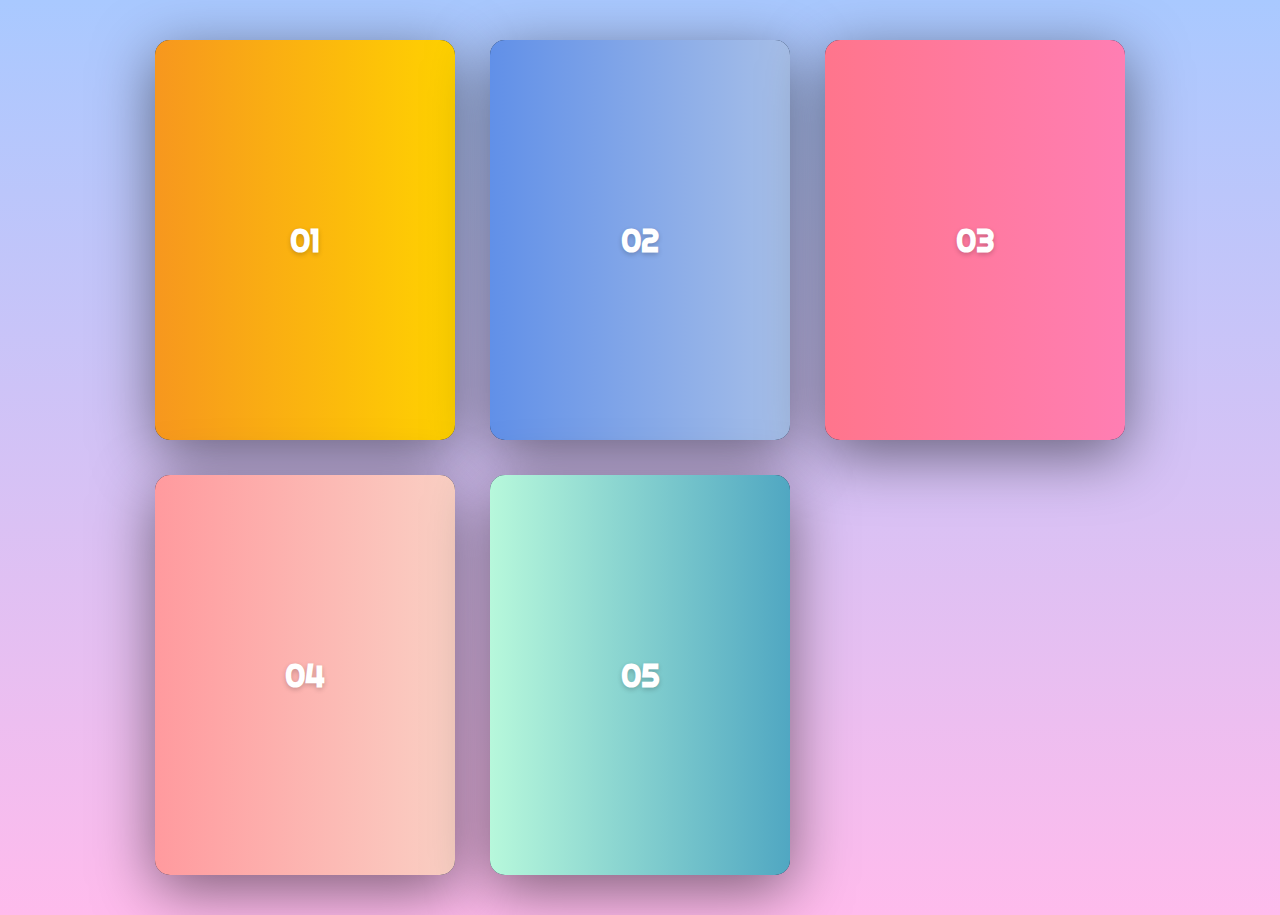
==== index.html @ 5dd0ef0b "correction 🎐🎐" ====
<!DOCTYPE html>
<html lang="en">

<head>
  <meta charset="UTF-8" />
  <meta http-equiv="X-UA-Compatible" content="IE=edge" />
  <meta name="viewport" content="width=device-width, initial-scale=1.0" />
  <link rel="shortcut icon" href="./challenge.png" type="image/x-icon" />
  <link rel="stylesheet" href="./styles.css" />
  <title>Frontend Practice</title>
</head>

<body>
  <div class="container">
    <div class="card">
      <div class="face face1">
        <div class="content">
          <span class="stars"></span>
          <h2 class="one">NFT Card</h2>
          <p class="one">
            <a href="./Challenge_01/nft-preview-card-component/index.html">
              Link</a>
          </p>
        </div>
      </div>
      <div class="face face2">
        <h2>01</h2>
      </div>
    </div>

    <div class="card">
      <div class="face face1">
        <div class="content">
          <span class="stars"></span>
          <h2 class="two">QR Code</h2>
          <p class="two">
            <a href="./Challenge_02/qr-code-component/index.html">
              Link</a>
          </p>
        </div>
      </div>
      <div class="face face2">
        <h2>02</h2>
      </div>
    </div>

    <div class="card">
      <div class="face face1">
        <div class="content">
          <span class="stars"></span>
          <h2 class="three">Order Summary</h2>
          <p class="three">
            <a href="./Challenge_03/order-summary-component/index.html">
              Link</a>
          </p>
        </div>
      </div>
      <div class="face face2">
        <h2>03</h2>
      </div>
    </div>

    <div class="card">
      <div class="face face1">
        <div class="content">
          <span class="stars"></span>
          <h2 class="four">Four</h2>
          <p class="four">
            <a href="./Challenge_01/nft-preview-card-component-main/nft-preview-card-component-main/index.html">
              Link</a>
          </p>
        </div>
      </div>
      <div class="face face2">
        <h2>04</h2>
      </div>
    </div>

    <div class="card">
      <div class="face face1">
        <div class="content">
          <span class="stars"></span>
          <h2 class="five">Five</h2>
          <p class="five">
            <a href="./Challenge_01/nft-preview-card-component-main/nft-preview-card-component-main/index.html">
              Link</a>
          </p>
        </div>
      </div>
      <div class="face face2">
        <h2>05</h2>
      </div>
    </div>
  </div>
</body>

</html>
---- styles.css ----
@import url("https://fonts.googleapis.com/css2?family=Righteous&display=swap");

body {
  margin: 0;
  padding: 0;
  display: flex;
  justify-content: center;
  align-items: center;
  font-family: "Righteous", cursive;
  min-height: 100vh;
  background-color: #a9c9ff;
  background-image: linear-gradient(180deg, #a9c9ff 0%, #ffbbec 100%);
}
.container {
  max-width: 100vw;
  display: grid;
  grid-template-columns: repeat(auto-fit, minmax(300px, 1fr));
  grid-gap: 35px;
  margin: 0 auto;
  padding: 40px 0;
}
.card {
  position: relative;
  width: 300px;
  height: 400px;
  margin: 0 auto;
  background: #0c213d;
  border-radius: 15px;
  box-shadow: 0 15px 60px rgba(0, 0, 0, 0.5);
}
.face {
  position: absolute;
  bottom: 0;
  left: 0;
  width: 100%;
  height: 100%;
  display: flex;
  justify-content: center;
  align-items: center;
}
.face1 {
  box-sizing: border-box;
  padding: 20px;
}
h2 {
  margin: 0;
  padding: 0;
}

.one {
  background-color: #fffc00;
  -webkit-background-clip: text;
  -webkit-text-fill-color: transparent;
}

.two {
  background-color: #00fffc;
  -webkit-background-clip: text;
  -webkit-text-fill-color: transparent;
}

.three {
  background-color: #fc00ff;
  -webkit-background-clip: text;
  -webkit-text-fill-color: transparent;
}
.four {
  background-color: #ff9a9e;
  -webkit-background-clip: text;
  -webkit-text-fill-color: transparent;
}
.five {
  background-color: #b7f8db;
  -webkit-background-clip: text;
  -webkit-text-fill-color: transparent;
}

.face2 {
  transition: 0.5s;
}
h2 {
  margin: 0;
  padding: 0;
  font-size: 10em;
  color: #fff;
  transition: 0.5s;
  text-shadow: 0 2px 5px rgba(0, 0, 0, 0.2);
  z-index: 10;
}

.card:hover .face.face2 {
  height: 60px;
}
h2 {
  font-size: 2em;
}

.card:nth-child(1) .face.face2 {
  background-image: linear-gradient(90deg, #f7971e 0%, #ffd200 100%);
  border-radius: 15px;
}

.card:nth-child(2) .face.face2 {
  background-image: linear-gradient(90deg, #6190e8 0%, #a7bfe8 100%);
  border-radius: 15px;
}

.card:nth-child(3) .face.face2 {
  background-image: linear-gradient(90deg, #ff758c 0%, #ff7eb3 100%);
  border-radius: 15px;
}
.card:nth-child(4) .face.face2 {
  background-image: linear-gradient(90deg, #ff9a9e 0%, #fad0c4 100%);
  border-radius: 15px;
}
.card:nth-child(5) .face.face2 {
  background-image: linear-gradient(90deg, #b7f8db 0%, #50a7c2 100%);
  border-radius: 15px;
}
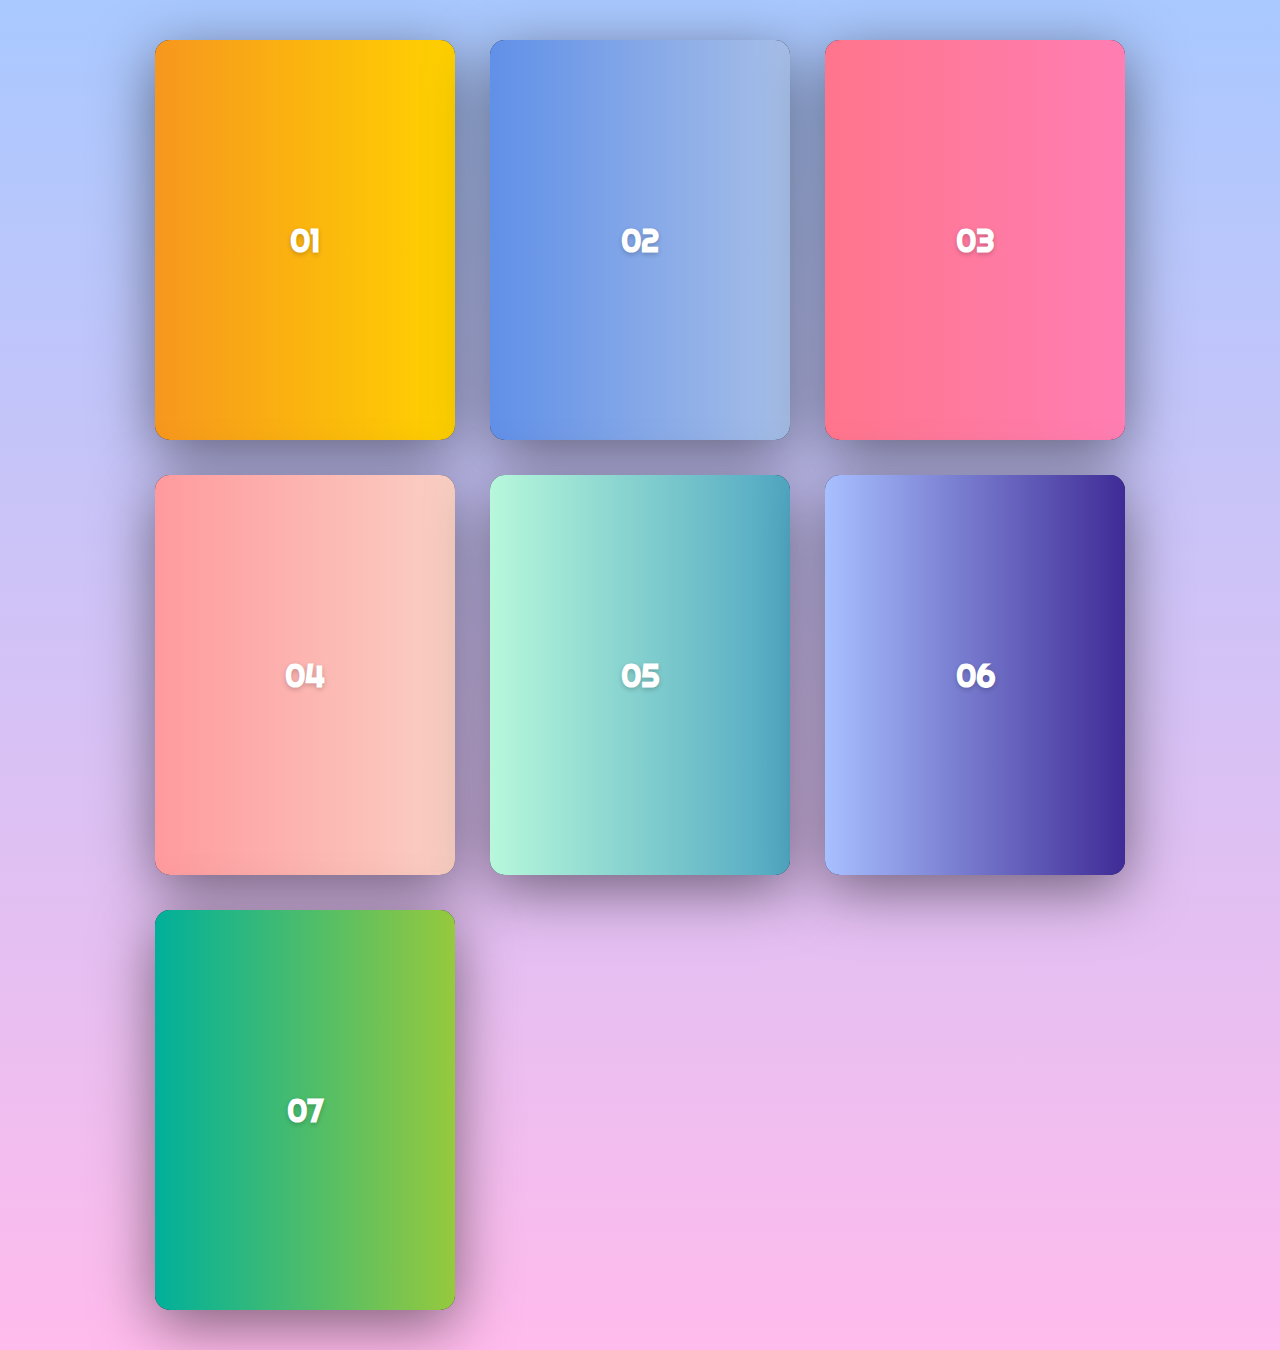
==== commit baa3839e: "Added card 🌟🌟" ====
--- a/index.html
+++ b/index.html
@@ -18,7 +18,7 @@
           <span class="stars"></span>
           <h2 class="one">NFT Card</h2>
           <p class="one">
-            <a href="./Challenge_01/nft-preview-card-component/index.html">
+            <a href="./Challenge_01/nft-preview-card-component/index.html" target="_blank">
               Link</a>
           </p>
         </div>
@@ -34,7 +34,7 @@
           <span class="stars"></span>
           <h2 class="two">QR Code</h2>
           <p class="two">
-            <a href="./Challenge_02/qr-code-component/index.html">
+            <a href="./Challenge_02/qr-code-component/index.html" target="_blank">
               Link</a>
           </p>
         </div>
@@ -50,7 +50,7 @@
           <span class="stars"></span>
           <h2 class="three">Order Summary</h2>
           <p class="three">
-            <a href="./Challenge_03/order-summary-component/index.html">
+            <a href="./Challenge_03/order-summary-component/index.html" target="_blank">
               Link</a>
           </p>
         </div>
@@ -64,9 +64,9 @@
       <div class="face face1">
         <div class="content">
           <span class="stars"></span>
-          <h2 class="four">Four</h2>
+          <h2 class="four">3-column card </h2>
           <p class="four">
-            <a href="./Challenge_01/nft-preview-card-component-main/nft-preview-card-component-main/index.html">
+            <a href="./Challenge_04/3-column-preview-card-component/index.html" target="_blank">
               Link</a>
           </p>
         </div>
@@ -80,9 +80,9 @@
       <div class="face face1">
         <div class="content">
           <span class="stars"></span>
-          <h2 class="five">Five</h2>
+          <h2 class="five">Profile Card</h2>
           <p class="five">
-            <a href="./Challenge_01/nft-preview-card-component-main/nft-preview-card-component-main/index.html">
+            <a href="./Challenge_05/profile-card-component-main/index.html" target="_blank">
               Link</a>
           </p>
         </div>
@@ -91,6 +91,44 @@
         <h2>05</h2>
       </div>
     </div>
+
+    <div class="card">
+      <div class="face face1">
+        <div class="content">
+          <span class="stars"></span>
+          <h2 class="six">Six</h2>
+          <p class="six">
+            <a href="./Challenge_05/profile-card-component-main/index.html" target="_blank">
+              Link</a>
+          </p>
+        </div>
+      </div>
+      <div class="face face2">
+        <h2>06</h2>
+      </div>
+    </div>
+
+
+
+    <div class="card">
+      <div class="face face1">
+        <div class="content">
+          <span class="stars"></span>
+          <h2 class="seven">Seven</h2>
+          <p class="seven">
+            <a href="./Challenge_05/profile-card-component-main/index.html" target="_blank">
+              Link</a>
+          </p>
+        </div>
+      </div>
+      <div class="face face2">
+        <h2>07</h2>
+      </div>
+    </div>
+
+
+
+
   </div>
 </body>
 
--- a/styles.css
+++ b/styles.css
@@ -74,7 +74,16 @@
   -webkit-background-clip: text;
   -webkit-text-fill-color: transparent;
 }
-
+.six {
+  background-color: #a8c0ff;
+  -webkit-background-clip: text;
+  -webkit-text-fill-color: transparent;
+}
+.seven {
+  background-color: #00b09b;
+  -webkit-background-clip: text;
+  -webkit-text-fill-color: transparent;
+}
 .face2 {
   transition: 0.5s;
 }
@@ -117,3 +126,11 @@
   background-image: linear-gradient(90deg, #b7f8db 0%, #50a7c2 100%);
   border-radius: 15px;
 }
+.card:nth-child(6) .face.face2 {
+  background-image: linear-gradient(90deg, #a8c0ff 0%, #3f2b96 100%);
+  border-radius: 15px;
+}
+.card:nth-child(7) .face.face2 {
+  background-image: linear-gradient(90deg, #00b09b 0%, #96c93d 100%);
+  border-radius: 15px;
+}
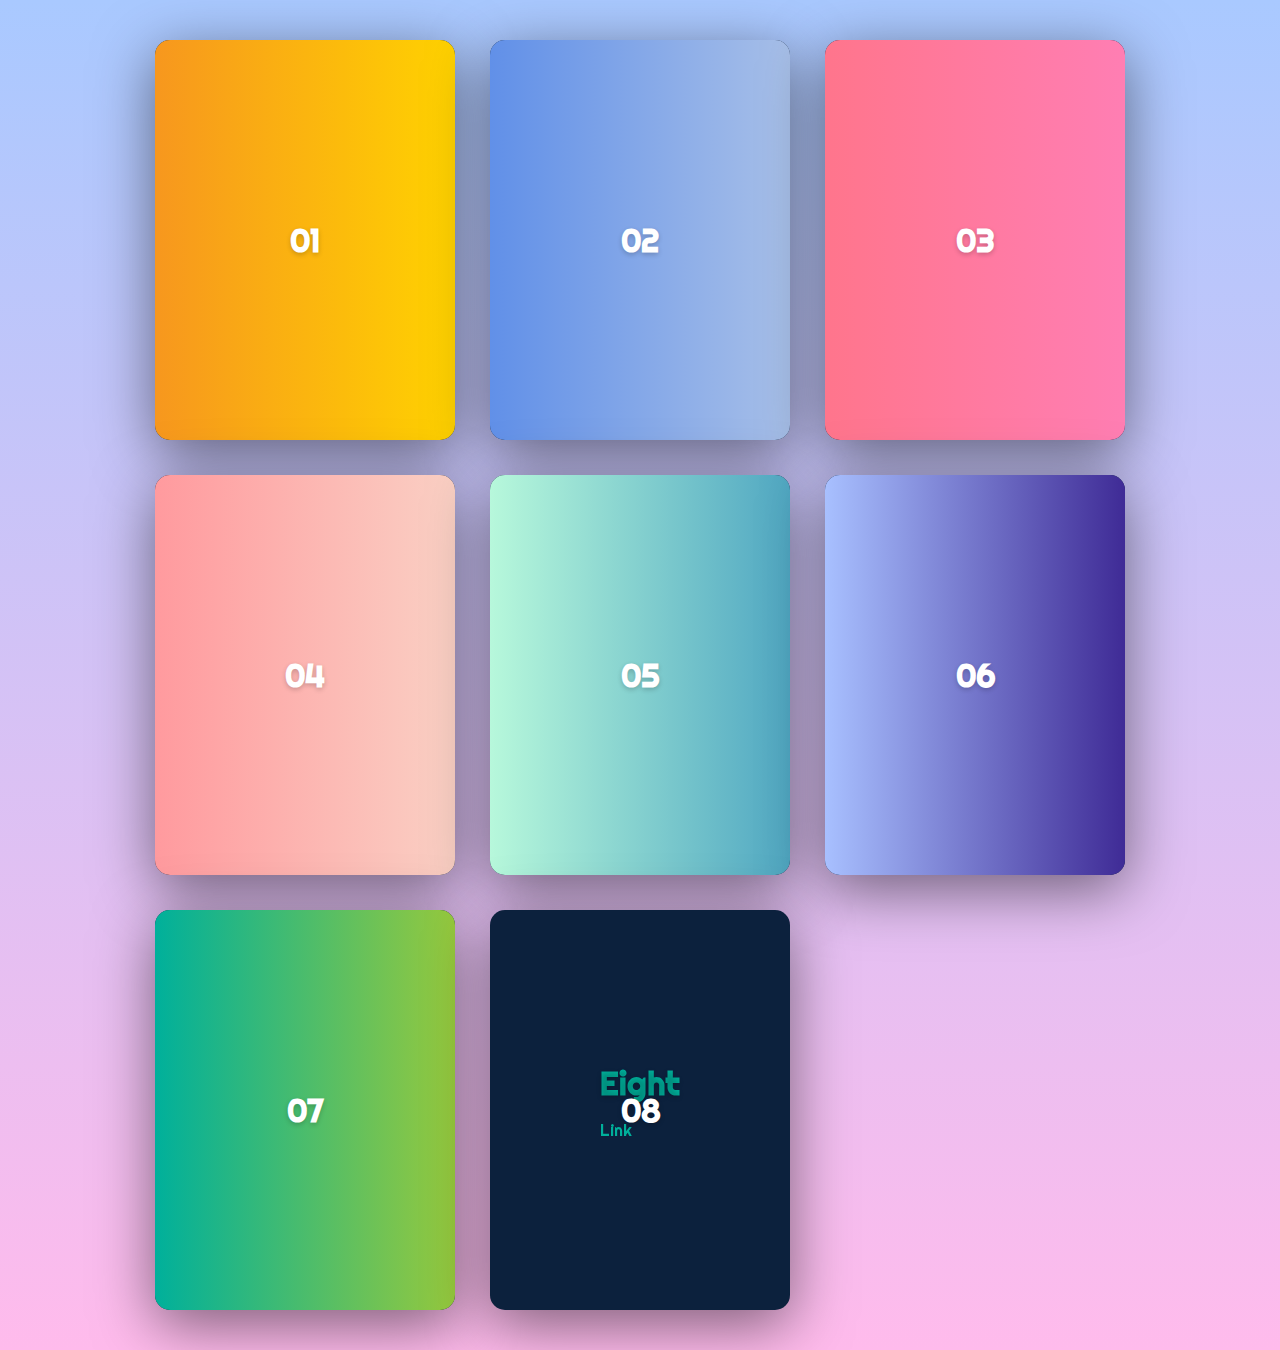
==== commit 30b13178: "Challange 07 Done" ====
--- a/index.html
+++ b/index.html
@@ -96,9 +96,9 @@
       <div class="face face1">
         <div class="content">
           <span class="stars"></span>
-          <h2 class="six">Six</h2>
+          <h2 class="six">Stats Preview Card</h2>
           <p class="six">
-            <a href="./Challenge_05/profile-card-component-main/index.html" target="_blank">
+            <a href="./Challenge_06/stats-preview-card-component/index.html" target="_blank">
               Link</a>
           </p>
         </div>
@@ -116,7 +116,7 @@
           <span class="stars"></span>
           <h2 class="seven">Seven</h2>
           <p class="seven">
-            <a href="./Challenge_05/profile-card-component-main/index.html" target="_blank">
+            <a href="./Challenge_07/product-preview-card-component/index.html" target="_blank">
               Link</a>
           </p>
         </div>
@@ -126,7 +126,21 @@
       </div>
     </div>
 
-
+    <div class="card">
+      <div class="face face1">
+        <div class="content">
+          <span class="stars"></span>
+          <h2 class="seven">Eight</h2>
+          <p class="seven">
+            <a href="./Challenge_08/product-preview-card-component/index.html" target="_blank">
+              Link</a>
+          </p>
+        </div>
+      </div>
+      <div class="face face2">
+        <h2>08</h2>
+      </div>
+    </div>
 
 
   </div>
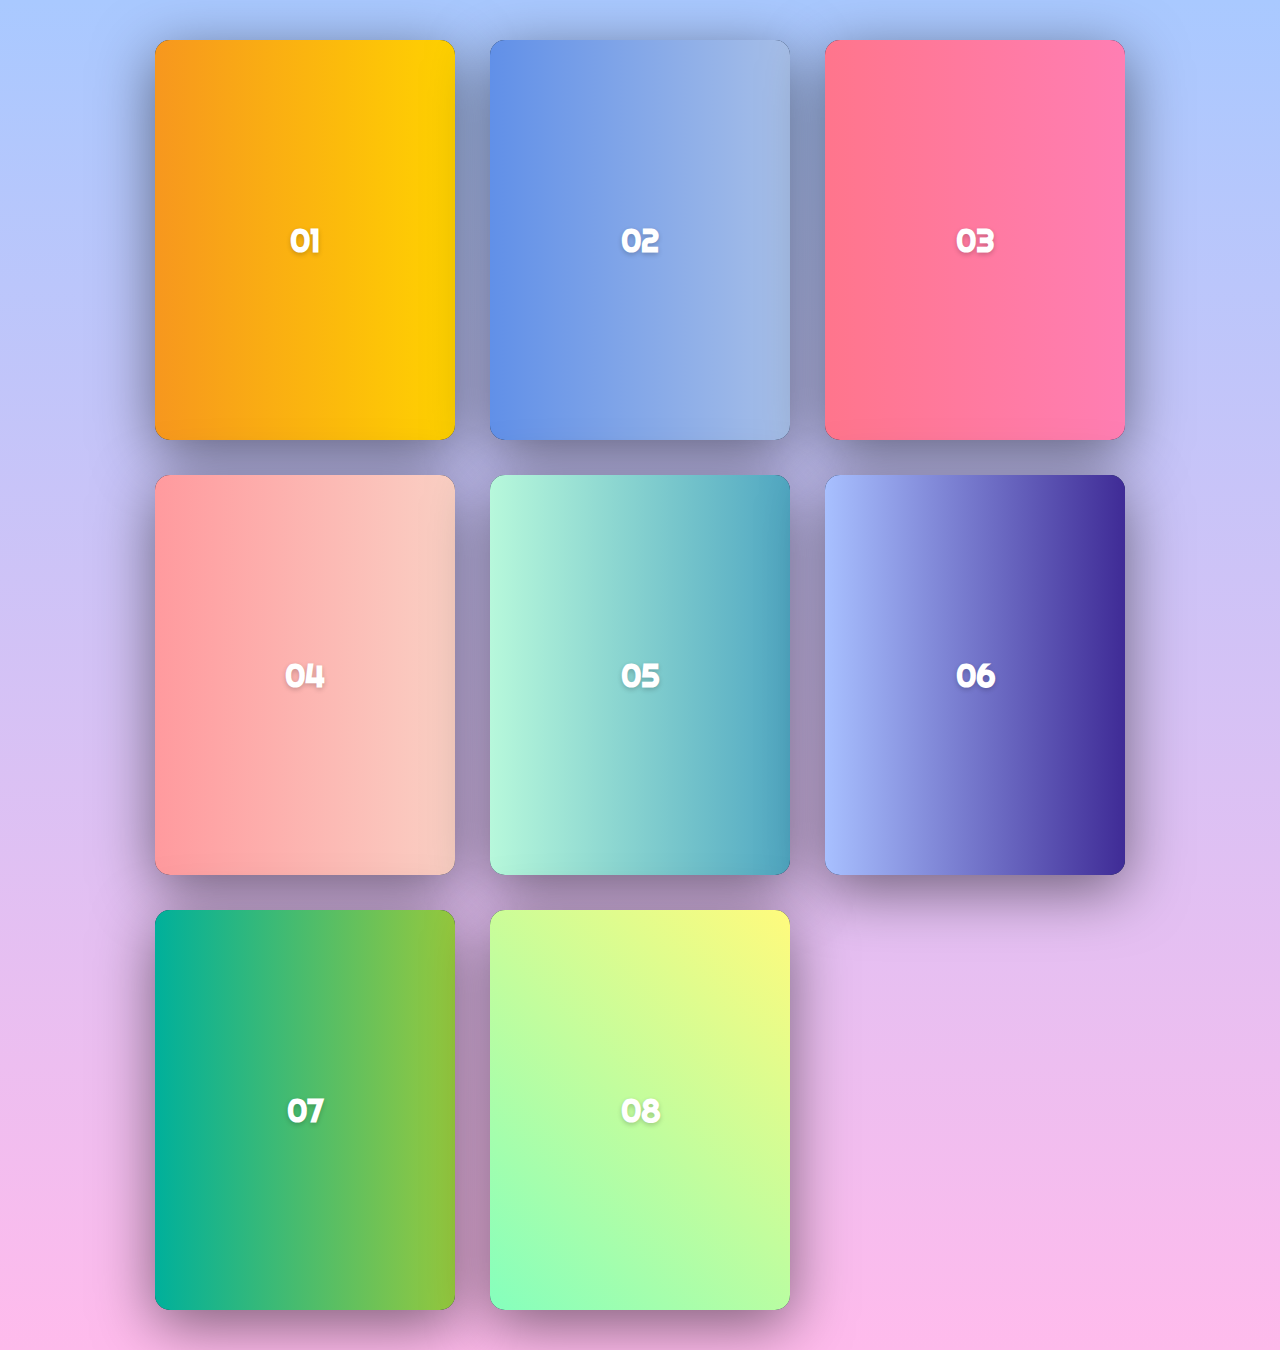
==== commit dfd68666: "working on it challenge 8🔥" ====
--- a/index.html
+++ b/index.html
@@ -114,7 +114,7 @@
       <div class="face face1">
         <div class="content">
           <span class="stars"></span>
-          <h2 class="seven">Seven</h2>
+          <h2 class="seven">Product preview card</h2>
           <p class="seven">
             <a href="./Challenge_07/product-preview-card-component/index.html" target="_blank">
               Link</a>
@@ -130,9 +130,9 @@
       <div class="face face1">
         <div class="content">
           <span class="stars"></span>
-          <h2 class="seven">Eight</h2>
+          <h2 class="seven">Quiz Website</h2>
           <p class="seven">
-            <a href="./Challenge_08/product-preview-card-component/index.html" target="_blank">
+            <a href="./Challenge_08/index.html" target="_blank">
               Link</a>
           </p>
         </div>
--- a/styles.css
+++ b/styles.css
@@ -84,6 +84,11 @@
   -webkit-background-clip: text;
   -webkit-text-fill-color: transparent;
 }
+.eight {
+  background-color: #00b09b;
+  -webkit-background-clip: text;
+  -webkit-text-fill-color: transparent;
+}
 .face2 {
   transition: 0.5s;
 }
@@ -134,3 +139,8 @@
   background-image: linear-gradient(90deg, #00b09b 0%, #96c93d 100%);
   border-radius: 15px;
 }
+.card:nth-child(8) .face.face2 {
+  background-color: #85FFBD;
+background-image: linear-gradient(45deg, #85FFBD 0%, #FFFB7D 100%);
+  border-radius: 15px;
+}
